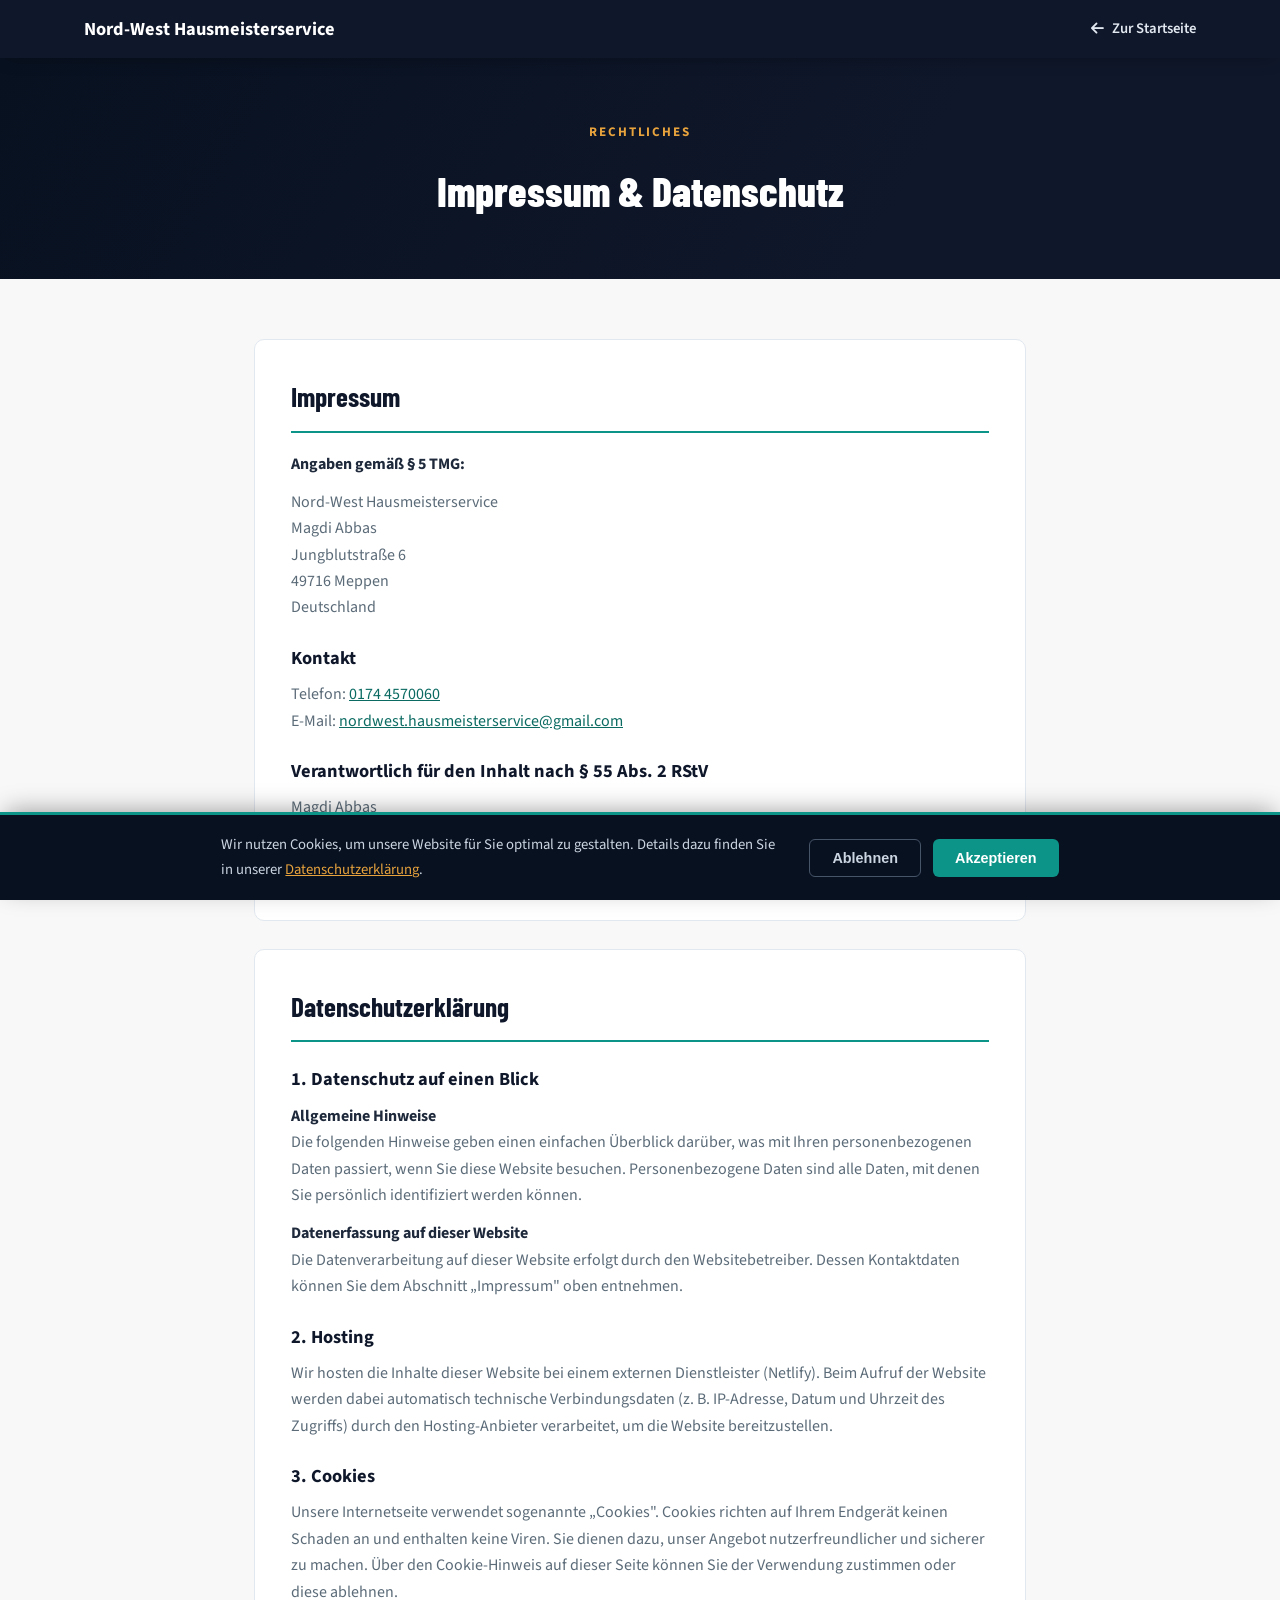
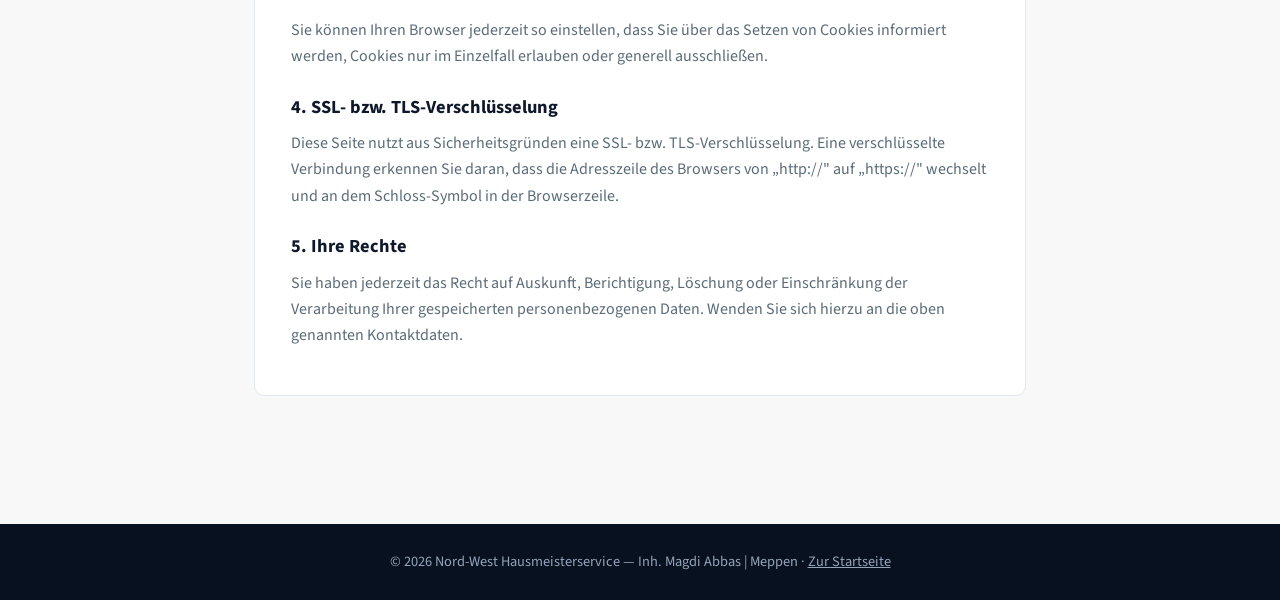
==== rechtliches.html @ 3d8419d1 "Initial commit - Projektsicherung Nord-West Hausmeisterservice Marketing-Website (statisches HTML), " ====
<!DOCTYPE html>
<html lang="de">
<head>
<meta charset="UTF-8">
<meta name="viewport" content="width=device-width, initial-scale=1.0">
<title>Impressum &amp; Datenschutz - Nord-West Hausmeisterservice</title>
<link rel="preconnect" href="https://fonts.googleapis.com">
<link rel="preconnect" href="https://fonts.gstatic.com" crossorigin>
<link href="https://fonts.googleapis.com/css2?family=Barlow+Condensed:wght@600;700;800&family=Source+Sans+3:wght@400;500;600;700&display=swap" rel="stylesheet">
<link rel="stylesheet" href="https://cdnjs.cloudflare.com/ajax/libs/font-awesome/6.4.0/css/all.min.css">
<style>
  :root{
    --navy:#0f172a; --navy-deep:#081120; --teal:#0d9488; --teal-dark:#0b6b62;
    --amber:#e8a33d; --bg:#f7f8f7; --ink:#1e293b; --ink-soft:#5b6b78;
  }
  *{box-sizing:border-box;margin:0;padding:0;}
  body{font-family:'Source Sans 3', sans-serif;color:var(--ink);background:var(--bg);line-height:1.65;}
  h1,h2{font-family:'Barlow Condensed', sans-serif;}
  a{color:var(--teal-dark);}

  header{background:var(--navy);position:sticky;top:0;z-index:100;box-shadow:0 4px 18px -6px rgba(0,0,0,.35);}
  .nav-wrap{max-width:1160px;margin:0 auto;padding:14px 24px;display:flex;align-items:center;justify-content:space-between;gap:20px;}
  .brand{display:flex;align-items:center;gap:12px;text-decoration:none;color:#fff;font-weight:700;font-size:1.15rem;}
  .back-link{color:#e2e8f0;text-decoration:none;font-weight:600;font-size:.92rem;display:flex;align-items:center;gap:8px;}
  .back-link:hover{color:var(--amber);}

  .page-head{
    background:linear-gradient(120deg, var(--navy-deep), var(--navy) 70%);
    color:#fff;padding:64px 24px 54px;text-align:center;
  }
  .page-head .kicker{color:var(--amber);font-weight:700;letter-spacing:.14em;text-transform:uppercase;font-size:.82rem;margin-bottom:12px;}
  .page-head h1{font-size:2.6rem;font-weight:800;border:none;}

  main{max-width:820px;margin:0 auto;padding:60px 24px 100px;}
  .section{background:#fff;border:1px solid #e2e8f0;border-radius:10px;padding:34px 36px;margin-bottom:28px;}
  .section h2.title{font-size:1.7rem;color:var(--navy);font-weight:700;margin-bottom:18px;padding-bottom:12px;border-bottom:2px solid var(--teal);}
  .section h3{font-size:1.15rem;color:var(--navy);font-weight:700;margin:22px 0 8px;}
  .section p{color:var(--ink-soft);margin-bottom:12px;}
  .section p strong{color:var(--ink);}

  footer{background:var(--navy-deep);color:#94a3b8;padding:26px 24px;text-align:center;font-size:.9rem;}
  footer a{color:#94a3b8;}

  /* ---- cookie banner ---- */
  #cookie-banner{
    position:fixed;bottom:0;left:0;width:100%;
    background:var(--navy-deep);color:#fff;
    padding:18px 24px;box-sizing:border-box;
    display:flex;justify-content:center;align-items:center;gap:28px;flex-wrap:wrap;
    box-shadow:0 -6px 24px -6px rgba(0,0,0,.4);
    border-top:3px solid var(--teal);
    z-index:9999;
  }
  #cookie-banner p{margin:0;font-size:.92rem;max-width:560px;color:#cbd5e1;}
  #cookie-banner p a{color:var(--amber);}
  .cookie-buttons{display:flex;gap:12px;flex-shrink:0;}
  .cookie-btn{padding:10px 22px;border:none;border-radius:6px;cursor:pointer;font-weight:700;font-size:.9rem;transition:background .15s ease;}
  #cookie-accept{background:var(--teal);color:#fff;}
  #cookie-accept:hover{background:var(--teal-dark);}
  #cookie-decline{background:transparent;color:#cbd5e1;border:1px solid #475569;}
  #cookie-decline:hover{background:rgba(255,255,255,.08);}
</style>
</head>
<body>

<header>
  <div class="nav-wrap">
    <a class="brand" href="index.html">Nord-West Hausmeisterservice</a>
    <a class="back-link" href="index.html"><i class="fa-solid fa-arrow-left"></i> Zur Startseite</a>
  </div>
</header>

<div class="page-head">
  <div class="kicker">Rechtliches</div>
  <h1>Impressum &amp; Datenschutz</h1>
</div>

<main>
  <div class="section" id="impressum">
    <h2 class="title">Impressum</h2>
    <p><strong>Angaben gemäß § 5 TMG:</strong></p>
    <p>
      Nord-West Hausmeisterservice<br>
      Magdi Abbas<br>
      Jungblutstraße 6<br>
      49716 Meppen<br>
      Deutschland
    </p>
    <h3>Kontakt</h3>
    <p>
      Telefon: <a href="tel:+491744570060">0174 4570060</a><br>
      E-Mail: <a href="mailto:nordwest.hausmeisterservice@gmail.com">nordwest.hausmeisterservice@gmail.com</a>
    </p>
    <h3>Verantwortlich für den Inhalt nach § 55 Abs. 2 RStV</h3>
    <p>
      Magdi Abbas<br>
      Jungblutstraße 6<br>
      49716 Meppen
    </p>
  </div>

  <div class="section" id="datenschutz">
    <h2 class="title">Datenschutzerklärung</h2>

    <h3>1. Datenschutz auf einen Blick</h3>
    <p><strong>Allgemeine Hinweise</strong><br>
    Die folgenden Hinweise geben einen einfachen Überblick darüber, was mit Ihren personenbezogenen Daten passiert, wenn Sie diese Website besuchen. Personenbezogene Daten sind alle Daten, mit denen Sie persönlich identifiziert werden können.</p>
    <p><strong>Datenerfassung auf dieser Website</strong><br>
    Die Datenverarbeitung auf dieser Website erfolgt durch den Websitebetreiber. Dessen Kontaktdaten können Sie dem Abschnitt „Impressum" oben entnehmen.</p>

    <h3>2. Hosting</h3>
    <p>Wir hosten die Inhalte dieser Website bei einem externen Dienstleister (Netlify). Beim Aufruf der Website werden dabei automatisch technische Verbindungsdaten (z.&nbsp;B. IP-Adresse, Datum und Uhrzeit des Zugriffs) durch den Hosting-Anbieter verarbeitet, um die Website bereitzustellen.</p>

    <h3>3. Cookies</h3>
    <p>Unsere Internetseite verwendet sogenannte „Cookies". Cookies richten auf Ihrem Endgerät keinen Schaden an und enthalten keine Viren. Sie dienen dazu, unser Angebot nutzerfreundlicher und sicherer zu machen. Über den Cookie-Hinweis auf dieser Seite können Sie der Verwendung zustimmen oder diese ablehnen.</p>
    <p>Sie können Ihren Browser jederzeit so einstellen, dass Sie über das Setzen von Cookies informiert werden, Cookies nur im Einzelfall erlauben oder generell ausschließen.</p>

    <h3>4. SSL- bzw. TLS-Verschlüsselung</h3>
    <p>Diese Seite nutzt aus Sicherheitsgründen eine SSL- bzw. TLS-Verschlüsselung. Eine verschlüsselte Verbindung erkennen Sie daran, dass die Adresszeile des Browsers von „http://" auf „https://" wechselt und an dem Schloss-Symbol in der Browserzeile.</p>

    <h3>5. Ihre Rechte</h3>
    <p>Sie haben jederzeit das Recht auf Auskunft, Berichtigung, Löschung oder Einschränkung der Verarbeitung Ihrer gespeicherten personenbezogenen Daten. Wenden Sie sich hierzu an die oben genannten Kontaktdaten.</p>
  </div>
</main>

<footer>
  &copy; 2026 Nord-West Hausmeisterservice — Inh. Magdi Abbas | Meppen ·
  <a href="index.html">Zur Startseite</a>
</footer>

<div id="cookie-banner">
  <p>Wir nutzen Cookies, um unsere Website für Sie optimal zu gestalten. Details dazu finden Sie in unserer <a href="#datenschutz">Datenschutzerklärung</a>.</p>
  <div class="cookie-buttons">
    <button id="cookie-decline" class="cookie-btn" onclick="handleCookies('decline')">Ablehnen</button>
    <button id="cookie-accept" class="cookie-btn" onclick="handleCookies('accept')">Akzeptieren</button>
  </div>
</div>

<script>
  function checkCookieConsent(){
    if(localStorage.getItem('cookieConsent')){
      document.getElementById('cookie-banner').style.display = 'none';
    }
  }
  function handleCookies(choice){
    localStorage.setItem('cookieConsent', choice);
    document.getElementById('cookie-banner').style.display = 'none';
  }
  window.onload = checkCookieConsent;
</script>

</body>
</html>
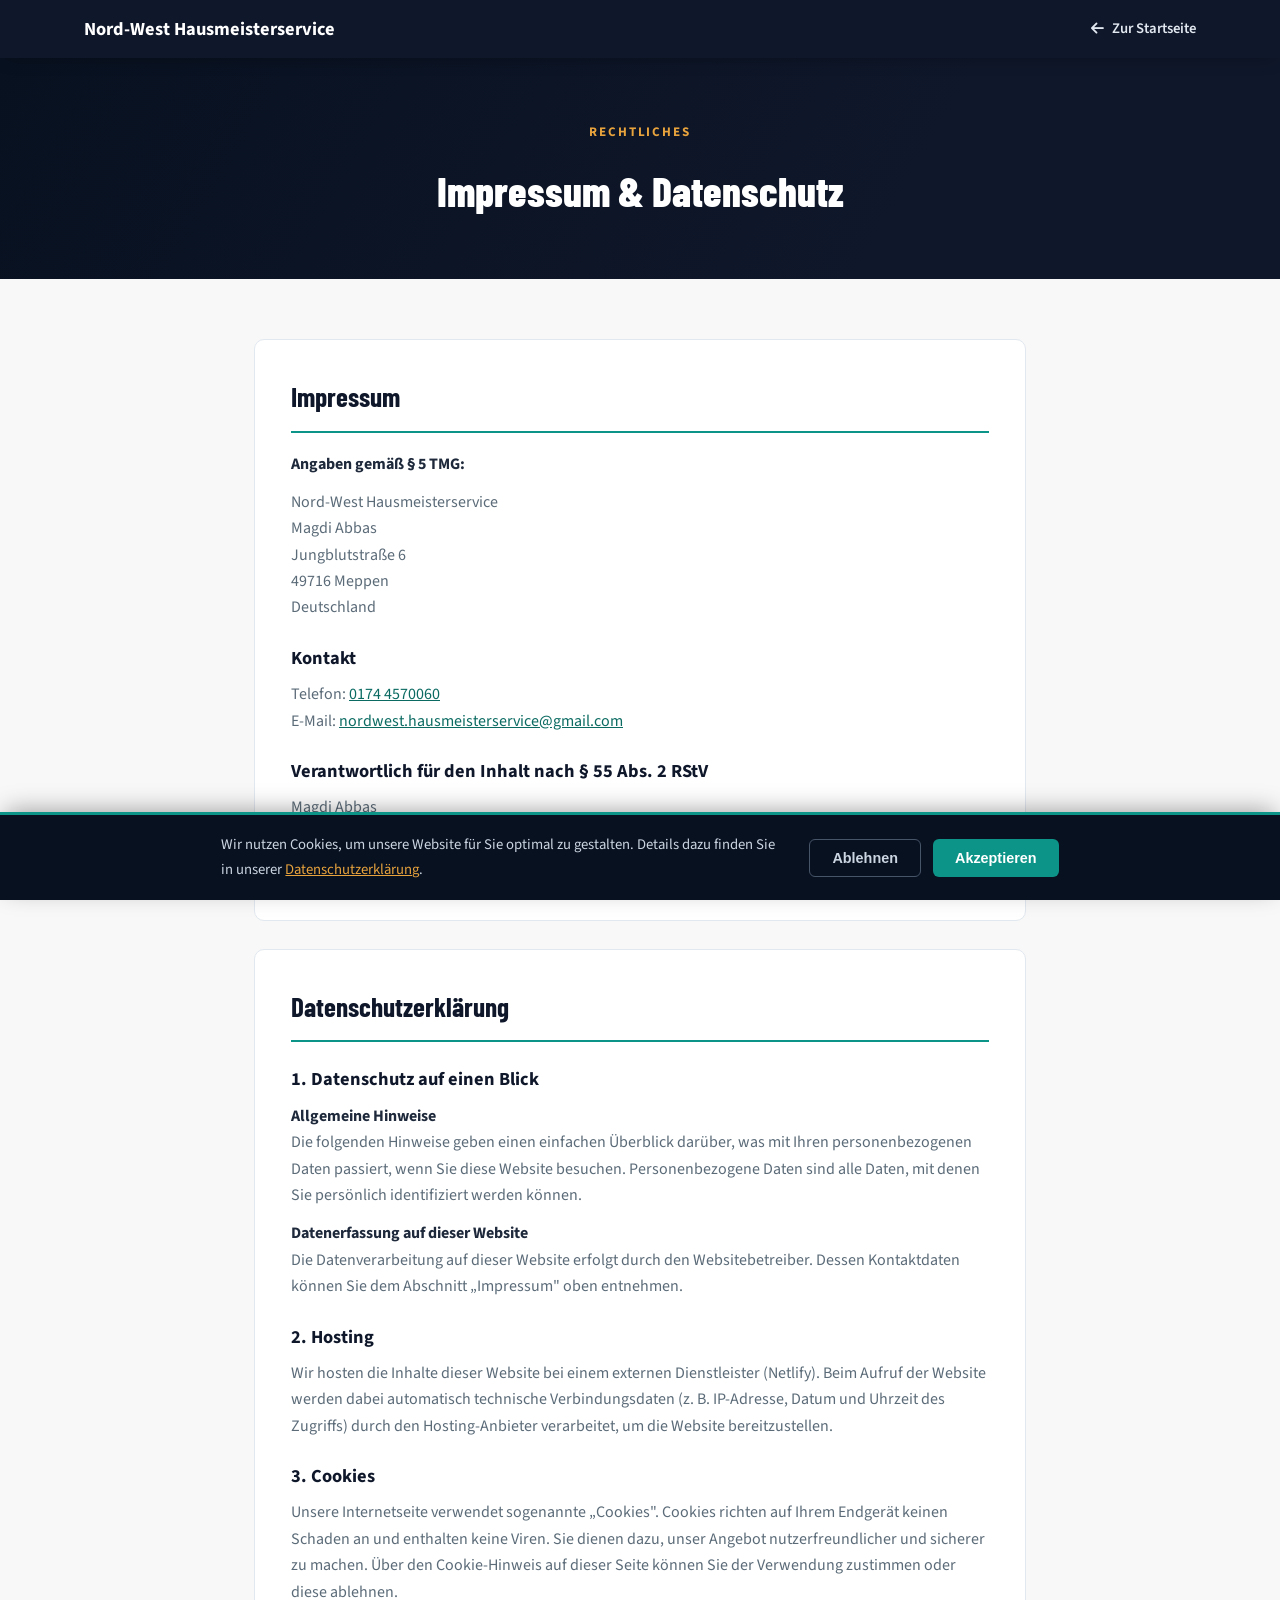
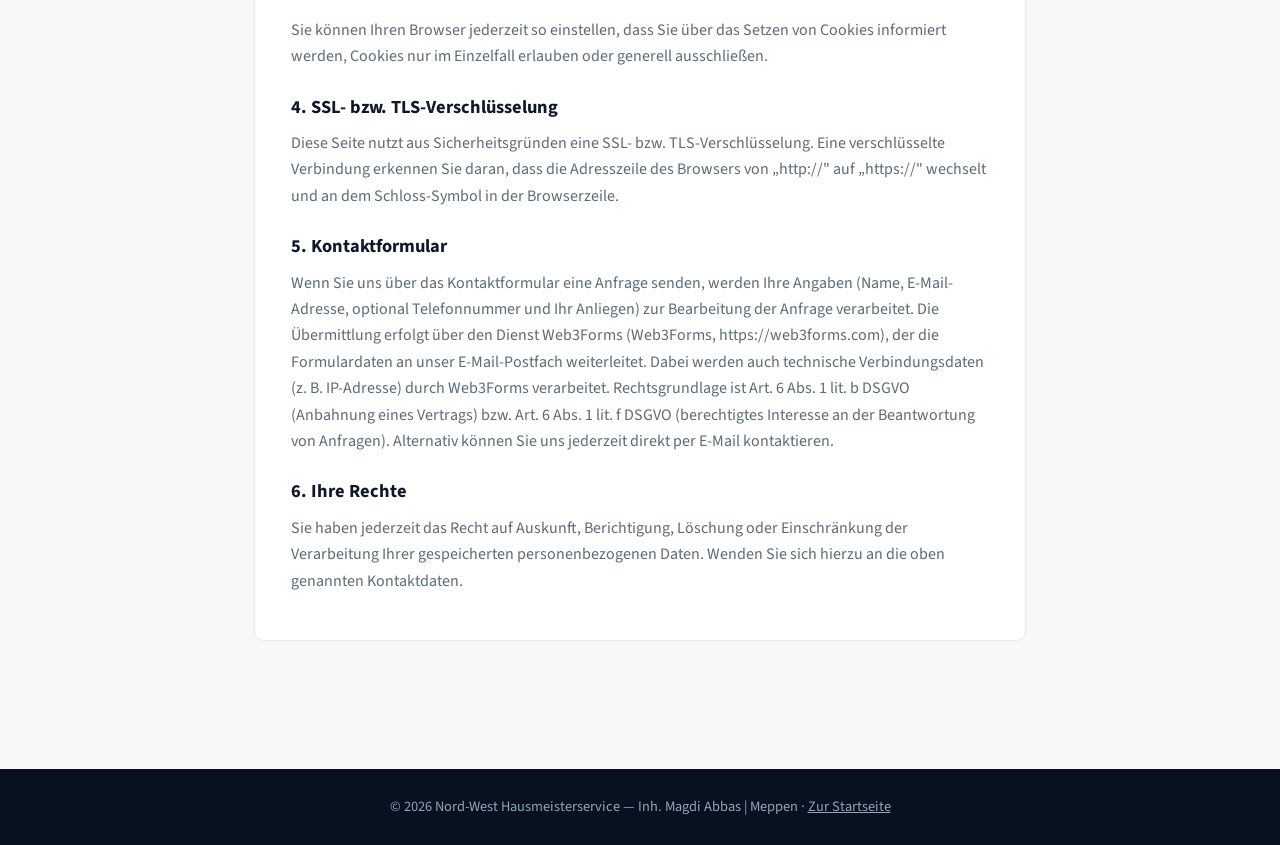
==== commit a2f6347a: "Switch contact form from FormSubmit to Web3Forms with mailto fallback - POST to api.web3forms.com wi" ====
--- a/rechtliches.html
+++ b/rechtliches.html
@@ -118,7 +118,10 @@
     <h3>4. SSL- bzw. TLS-Verschlüsselung</h3>
     <p>Diese Seite nutzt aus Sicherheitsgründen eine SSL- bzw. TLS-Verschlüsselung. Eine verschlüsselte Verbindung erkennen Sie daran, dass die Adresszeile des Browsers von „http://" auf „https://" wechselt und an dem Schloss-Symbol in der Browserzeile.</p>
 
-    <h3>5. Ihre Rechte</h3>
+    <h3>5. Kontaktformular</h3>
+    <p>Wenn Sie uns über das Kontaktformular eine Anfrage senden, werden Ihre Angaben (Name, E-Mail-Adresse, optional Telefonnummer und Ihr Anliegen) zur Bearbeitung der Anfrage verarbeitet. Die Übermittlung erfolgt über den Dienst Web3Forms (Web3Forms, https://web3forms.com), der die Formulardaten an unser E-Mail-Postfach weiterleitet. Dabei werden auch technische Verbindungsdaten (z.&nbsp;B. IP-Adresse) durch Web3Forms verarbeitet. Rechtsgrundlage ist Art.&nbsp;6 Abs.&nbsp;1 lit.&nbsp;b DSGVO (Anbahnung eines Vertrags) bzw. Art.&nbsp;6 Abs.&nbsp;1 lit.&nbsp;f DSGVO (berechtigtes Interesse an der Beantwortung von Anfragen). Alternativ können Sie uns jederzeit direkt per E-Mail kontaktieren.</p>
+
+    <h3>6. Ihre Rechte</h3>
     <p>Sie haben jederzeit das Recht auf Auskunft, Berichtigung, Löschung oder Einschränkung der Verarbeitung Ihrer gespeicherten personenbezogenen Daten. Wenden Sie sich hierzu an die oben genannten Kontaktdaten.</p>
   </div>
 </main>
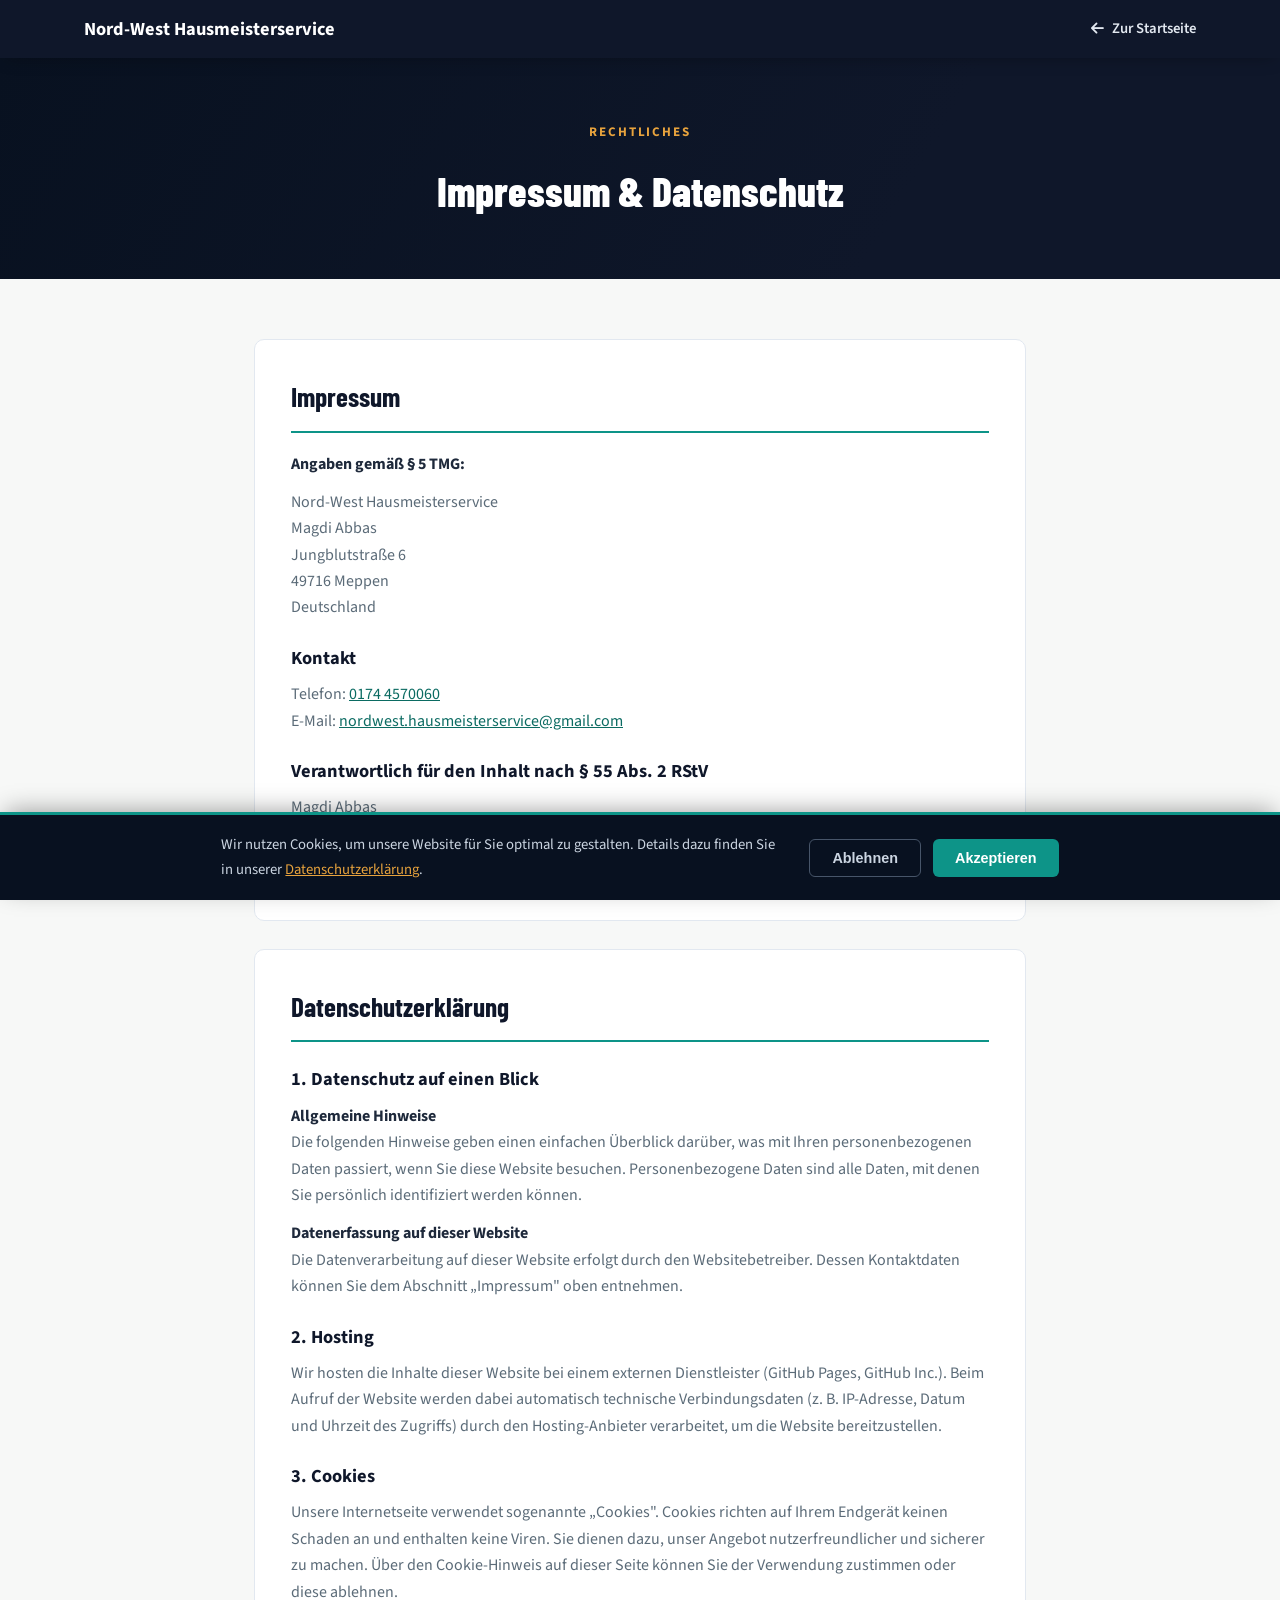
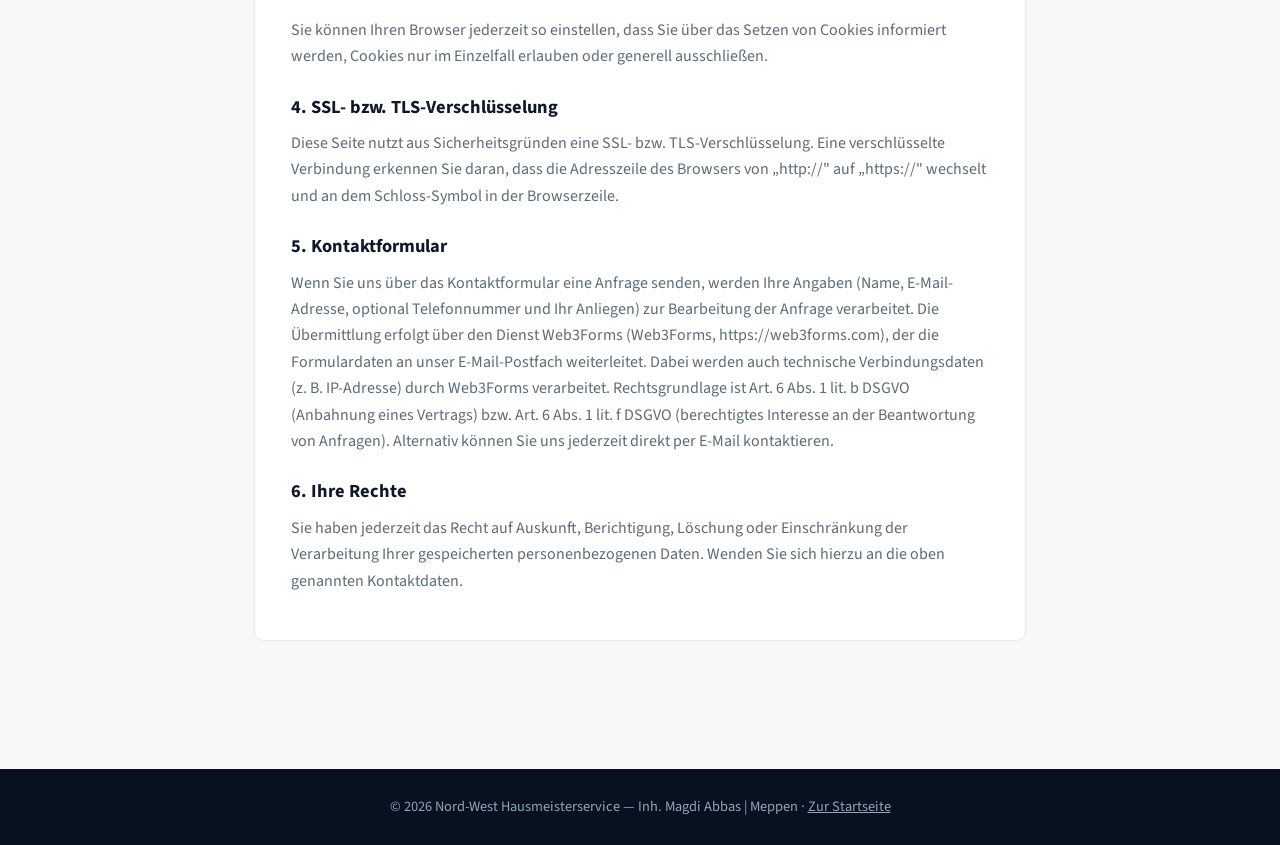
==== commit 2d7e6f62: "Add Web3Forms access key and update hosting provider to GitHub Pages Co-Authored-By: Claude Opus 5.5" ====
--- a/rechtliches.html
+++ b/rechtliches.html
@@ -109,7 +109,7 @@
     Die Datenverarbeitung auf dieser Website erfolgt durch den Websitebetreiber. Dessen Kontaktdaten können Sie dem Abschnitt „Impressum" oben entnehmen.</p>
 
     <h3>2. Hosting</h3>
-    <p>Wir hosten die Inhalte dieser Website bei einem externen Dienstleister (Netlify). Beim Aufruf der Website werden dabei automatisch technische Verbindungsdaten (z.&nbsp;B. IP-Adresse, Datum und Uhrzeit des Zugriffs) durch den Hosting-Anbieter verarbeitet, um die Website bereitzustellen.</p>
+    <p>Wir hosten die Inhalte dieser Website bei einem externen Dienstleister (GitHub Pages, GitHub Inc.). Beim Aufruf der Website werden dabei automatisch technische Verbindungsdaten (z.&nbsp;B. IP-Adresse, Datum und Uhrzeit des Zugriffs) durch den Hosting-Anbieter verarbeitet, um die Website bereitzustellen.</p>
 
     <h3>3. Cookies</h3>
     <p>Unsere Internetseite verwendet sogenannte „Cookies". Cookies richten auf Ihrem Endgerät keinen Schaden an und enthalten keine Viren. Sie dienen dazu, unser Angebot nutzerfreundlicher und sicherer zu machen. Über den Cookie-Hinweis auf dieser Seite können Sie der Verwendung zustimmen oder diese ablehnen.</p>
